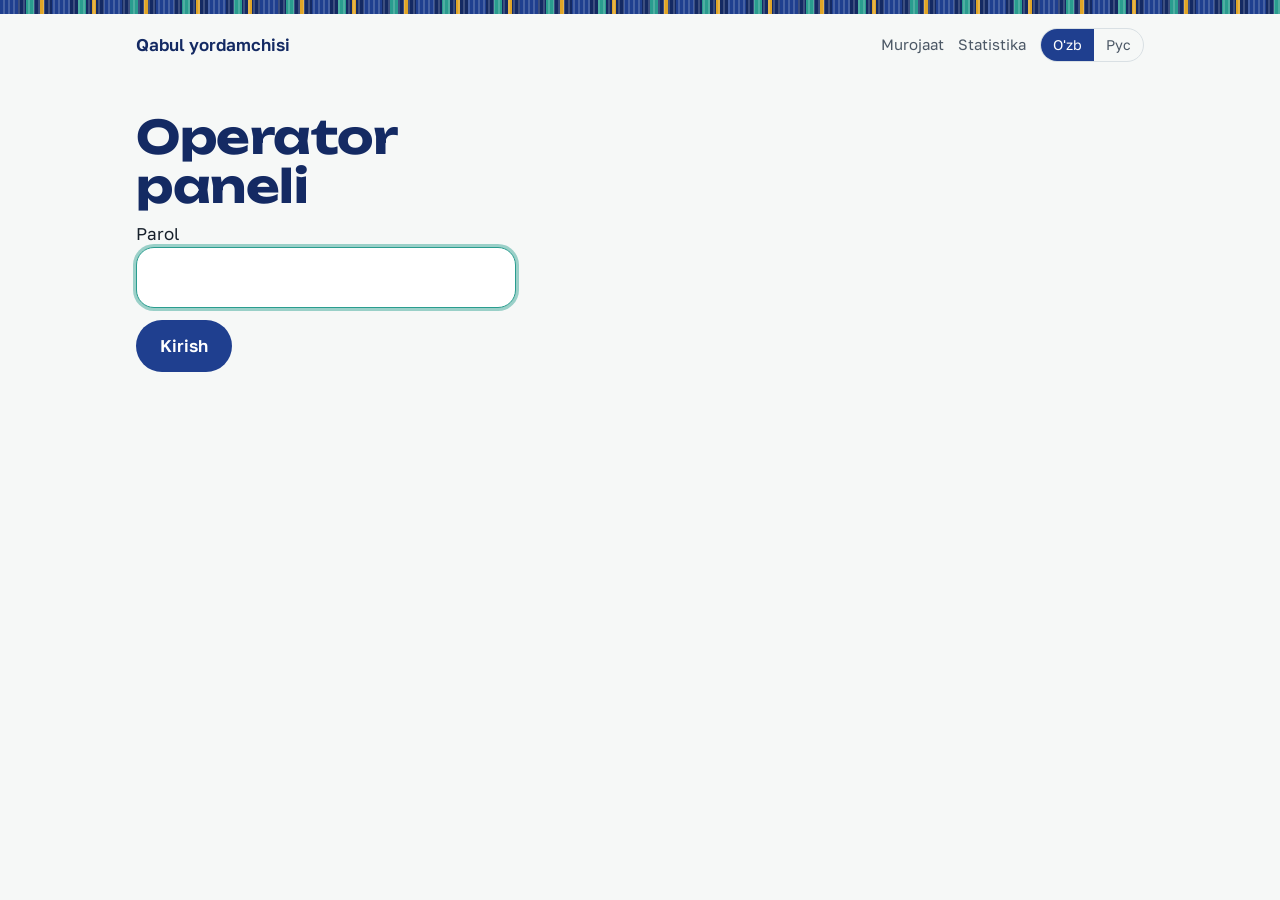
==== static/operator.html @ f8fa517d "Qabul yordamchisi" ====
<!doctype html>
<html lang="uz">
<head>
  <meta charset="utf-8">
  <meta name="viewport" content="width=device-width, initial-scale=1">
  <title>Operator paneli</title>
  <link rel="stylesheet" href="/static/style.css">
</head>
<body>
  <div class="ikat" aria-hidden="true"></div>
  <header class="bar" style="max-width:1040px">
    <a class="brand" href="/" data-t="brand">Qabul yordamchisi</a>
    <nav class="nav">
      <a href="/" data-t="nav_patient">Murojaat</a>
      <a href="/stats" data-t="nav_stats">Statistika</a>
      <div class="lang" role="group" aria-label="Til / Язык">
        <button type="button" data-lang="uz">O'zb</button><button type="button" data-lang="ru">Рус</button>
      </div>
    </nav>
  </header>

  <main class="wide">
    <section id="login" class="login" hidden>
      <h1 data-t="login_title">Operator paneli</h1>
      <form id="login-form">
        <label for="pw" data-t="password">Parol</label>
        <input id="pw" type="password" autocomplete="current-password" required>
        <button class="btn" type="submit" data-t="login">Kirish</button>
        <p class="error" id="login-error" role="alert" hidden></p>
      </form>
    </section>

    <section id="panel" hidden>
      <h1 data-t="login_title">Operator paneli</h1>
      <div class="toolbar">
        <div class="seg" role="group">
          <button type="button" id="f-pending" aria-pressed="true" data-t="pending">Kutilmoqda</button>
          <button type="button" id="f-all" aria-pressed="false" data-t="all">Hammasi</button>
        </div>
        <button class="btn ghost" type="button" id="refresh" data-t="refresh">Yangilash</button>
        <span class="spacer"></span>
        <a class="btn ghost" href="/api/export.csv" data-t="export">CSV yuklab olish</a>
        <button class="btn ghost" type="button" id="logout" data-t="logout">Chiqish</button>
      </div>
      <div id="cases" aria-live="polite"></div>
    </section>
  </main>
  <script src="/static/common.js"></script>
  <script src="/static/operator.js"></script>
</body>
</html>
---- static/style.css ----
@import url("https://fonts.googleapis.com/css2?family=Golos+Text:wght@400;500;600;700&family=Unbounded:wght@500;700&display=swap");

:root {
  --cobalt: #1f3f8f;
  --cobalt-deep: #142a63;
  --turquoise: #2a9d8f;
  --turquoise-soft: #e3f2ef;
  --pomegranate: #b3263a;
  --pomegranate-soft: #fbe9eb;
  --saffron: #e0a526;
  --ink: #17202b;
  --ink-soft: #4c5866;
  --line: #d9e0e4;
  --paper: #f6f8f7;
  --card: #ffffff;
  --radius-lg: 18px;
  --radius-sm: 10px;
  --focus: 0 0 0 3px rgba(42, 157, 143, .45);
}

* { box-sizing: border-box; }
html { -webkit-text-size-adjust: 100%; }
body {
  margin: 0; background: var(--paper); color: var(--ink);
  font: 17px/1.55 "Golos Text", system-ui, sans-serif;
}

/* Ikat naqshidan ilhomlangan tasma — sahifaning yagona "jasur" elementi */
.ikat {
  height: 14px;
  background:
    repeating-linear-gradient(90deg, var(--cobalt) 0 18px, transparent 18px 26px, var(--turquoise) 26px 34px,
      transparent 34px 40px, var(--saffron) 40px 44px, transparent 44px 52px),
    linear-gradient(var(--cobalt-deep), var(--cobalt-deep));
  -webkit-mask: repeating-linear-gradient(90deg, #000 0 3px, rgba(0,0,0,.82) 3px 5px);
          mask: repeating-linear-gradient(90deg, #000 0 3px, rgba(0,0,0,.82) 3px 5px);
}

.bar {
  max-width: 720px; margin: 0 auto; padding: 14px 16px;
  display: flex; align-items: center; justify-content: space-between; gap: 12px;
}
.brand { font-weight: 600; color: var(--cobalt-deep); text-decoration: none; }
.nav { display: flex; gap: 14px; align-items: center; flex-wrap: wrap; }
.nav a { color: var(--ink-soft); text-decoration: none; font-size: 15px; }
.nav a:hover { color: var(--cobalt); }

.lang { display: inline-flex; border: 1px solid var(--line); border-radius: 999px; overflow: hidden; }
.lang button {
  border: 0; background: transparent; padding: 5px 12px; font: inherit; font-size: 14px;
  color: var(--ink-soft); cursor: pointer;
}
.lang button[aria-pressed="true"] { background: var(--cobalt); color: #fff; }

main { max-width: 720px; margin: 0 auto; padding: 8px 16px 64px; }
main.wide { max-width: 1040px; }

h1 {
  font-family: "Unbounded", "Golos Text", sans-serif; font-weight: 700;
  font-size: clamp(30px, 6vw, 46px); line-height: 1.08; letter-spacing: -.01em;
  color: var(--cobalt-deep); margin: 28px 0 10px;
}
h2 { font-size: 21px; margin: 0 0 8px; }
.lead { color: var(--ink-soft); margin: 0 0 22px; max-width: 34em; }

textarea, input, select {
  width: 100%; font: inherit; color: var(--ink); background: var(--card);
  border: 1.5px solid var(--line); border-radius: var(--radius-lg); padding: 16px 18px;
}
textarea { min-height: 150px; resize: vertical; font-size: 19px; }
textarea:focus, input:focus, select:focus, button:focus-visible, a:focus-visible, summary:focus-visible {
  outline: none; box-shadow: var(--focus); border-color: var(--turquoise);
}

.examples { display: flex; flex-wrap: wrap; gap: 8px; margin: 12px 0 0; }
.chip {
  border: 1px solid var(--line); background: var(--card); color: var(--ink-soft);
  border-radius: 999px; padding: 6px 12px; font: inherit; font-size: 14px; cursor: pointer;
}
.chip:hover { border-color: var(--turquoise); color: var(--ink); }

.actions { display: flex; gap: 10px; margin-top: 16px; flex-wrap: wrap; }
.btn {
  border: 0; border-radius: 999px; padding: 13px 24px; font: inherit; font-weight: 600; cursor: pointer;
  background: var(--cobalt); color: #fff;
}
.btn:hover { background: var(--cobalt-deep); }
.btn:disabled { opacity: .55; cursor: progress; }
.btn.ghost { background: transparent; color: var(--cobalt); border: 1.5px solid var(--cobalt); }
a.btn { text-decoration: none; display: inline-block; }
.toolbar .btn { padding: 7px 16px; font-size: 15px; }

/* Natija */
.result { margin-top: 28px; }
.panel {
  background: var(--card); border: 1px solid var(--line); border-radius: var(--radius-lg); padding: 22px;
}
.panel + .panel { margin-top: 14px; }
.dept-label { color: var(--ink-soft); font-size: 15px; margin: 0; }
.dept {
  font-family: "Unbounded", "Golos Text", sans-serif; font-weight: 500;
  font-size: clamp(24px, 4.6vw, 32px); line-height: 1.15; color: var(--cobalt-deep); margin: 4px 0 14px;
}
.meter { height: 8px; background: var(--turquoise-soft); border-radius: 999px; overflow: hidden; }
.meter > span { display: block; height: 100%; background: var(--turquoise); border-radius: 999px; }
.meter-row { display: flex; align-items: center; gap: 12px; }
.meter-row .meter { flex: 1; }
.pct { font-variant-numeric: tabular-nums; font-weight: 600; min-width: 3.2em; text-align: right; }
.reason { color: var(--ink-soft); margin: 12px 0 0; }

.alts { list-style: none; padding: 0; margin: 10px 0 0; }
.alts li { display: grid; grid-template-columns: 1fr 120px 3.2em; gap: 12px; align-items: center; padding: 6px 0; }
.alts .meter { height: 6px; }

.urgent { background: var(--pomegranate-soft); border-color: #efc2c8; }
.urgent h2 { color: var(--pomegranate); }
.crisis { background: var(--pomegranate); color: #fff; border: 0; }
.crisis h2 { color: #fff; }

.question h2 { font-size: 22px; }
.options { display: grid; gap: 10px; margin-top: 14px; }
.option {
  text-align: left; border: 1.5px solid var(--line); background: var(--card); color: var(--ink);
  border-radius: var(--radius-sm); padding: 13px 16px; font: inherit; cursor: pointer;
}
.option:hover { border-color: var(--turquoise); background: var(--turquoise-soft); }
.option.muted { color: var(--ink-soft); }
.progress { color: var(--ink-soft); font-size: 15px; margin: 0 0 6px; }

details.trace { margin-top: 14px; }
details.trace summary { cursor: pointer; color: var(--cobalt); }
details.trace ol { margin: 10px 0 0; padding-left: 22px; color: var(--ink-soft); }

.note { color: var(--ink-soft); font-size: 14px; margin-top: 36px; }
.error { color: var(--pomegranate); margin-top: 12px; }

/* Operator */
.login { max-width: 380px; }
.login .btn { margin-top: 12px; }
.toolbar { display: flex; gap: 10px; align-items: center; flex-wrap: wrap; margin: 6px 0 18px; }
.toolbar .spacer { flex: 1; }
.seg { display: inline-flex; border: 1px solid var(--line); border-radius: 999px; overflow: hidden; }
.seg button { border: 0; background: var(--card); padding: 7px 14px; font: inherit; font-size: 15px; cursor: pointer; color: var(--ink-soft); }
.seg button[aria-pressed="true"] { background: var(--ink); color: #fff; }

.case { background: var(--card); border: 1px solid var(--line); border-left: 5px solid var(--line); border-radius: var(--radius-sm); padding: 16px 18px; }
.case + .case { margin-top: 12px; }
.case.is-urgent { border-left-color: var(--pomegranate); }
.case.is-other { border-left-color: var(--saffron); }
.case.is-done { opacity: .7; }
.case-head { display: flex; gap: 10px; flex-wrap: wrap; align-items: baseline; color: var(--ink-soft); font-size: 14px; }
.tag { border-radius: 6px; padding: 1px 8px; font-size: 13px; font-weight: 600; }
.tag.red { background: var(--pomegranate-soft); color: var(--pomegranate); }
.tag.amber { background: #fbf1da; color: #8a5f00; }
.tag.green { background: var(--turquoise-soft); color: #1d6f65; }
.case-text { font-size: 18px; margin: 8px 0; }
.case-ai { color: var(--ink-soft); font-size: 15px; }
.case-form { display: grid; grid-template-columns: 1fr 1fr auto; gap: 8px; margin-top: 12px; }
.case-form select, .case-form input { padding: 9px 12px; border-radius: var(--radius-sm); font-size: 15px; }
.case-form .btn { padding: 9px 18px; }
.empty { color: var(--ink-soft); padding: 30px 0; }

/* Statistika */
.stats { display: grid; grid-template-columns: repeat(auto-fit, minmax(150px, 1fr)); gap: 12px; }
.stat { background: var(--card); border: 1px solid var(--line); border-radius: var(--radius-sm); padding: 14px 16px; }
.stat b { display: block; font-size: 28px; font-variant-numeric: tabular-nums; color: var(--cobalt-deep); }
.stat span { color: var(--ink-soft); font-size: 14px; }
.bars { list-style: none; padding: 0; margin: 0; }
.bars li { display: grid; grid-template-columns: minmax(140px, 260px) 1fr 3em; gap: 12px; align-items: center; padding: 7px 0; border-bottom: 1px solid var(--line); }
.bars .meter { height: 10px; background: #eef1f4; }
.bars .meter > span { background: var(--cobalt); }
.mono { font-variant-numeric: tabular-nums; }

@media (max-width: 560px) {
  body { font-size: 16px; }
  .case-form { grid-template-columns: 1fr; }
  .alts li { grid-template-columns: 1fr 70px 3em; }
  .bars li { grid-template-columns: 1fr 70px 2.5em; }
}
@media (prefers-reduced-motion: no-preference) {
  .result .panel { animation: rise .28s ease-out; }
  @keyframes rise { from { opacity: 0; transform: translateY(6px); } to { opacity: 1; transform: none; } }
}
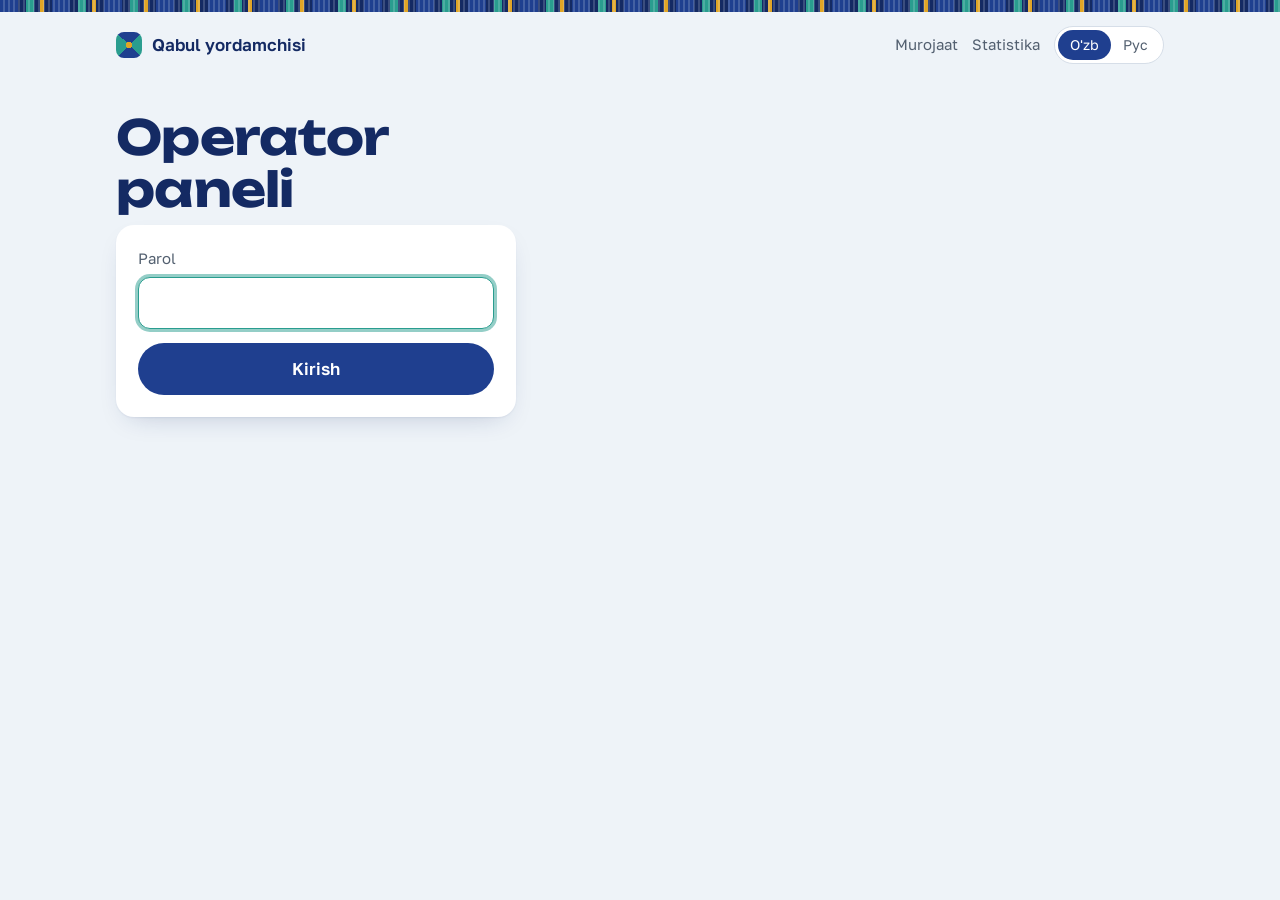
==== commit d1290719: "Yangilanish: aniqlashtiruvchi savollar" ====
--- a/static/operator.html
+++ b/static/operator.html
@@ -8,8 +8,8 @@
 </head>
 <body>
   <div class="ikat" aria-hidden="true"></div>
-  <header class="bar" style="max-width:1040px">
-    <a class="brand" href="/" data-t="brand">Qabul yordamchisi</a>
+  <header class="bar">
+    <a class="brand" href="/"><span class="brand-mark" aria-hidden="true"></span><span data-t="brand">Qabul yordamchisi</span></a>
     <nav class="nav">
       <a href="/" data-t="nav_patient">Murojaat</a>
       <a href="/stats" data-t="nav_stats">Statistika</a>
--- a/static/style.css
+++ b/static/style.css
@@ -1,21 +1,27 @@
-@import url("https://fonts.googleapis.com/css2?family=Golos+Text:wght@400;500;600;700&family=Unbounded:wght@500;700&display=swap");
-
+@import url("https://fonts.googleapis.com/css2?family=Golos+Text:wght@400;500;600;700&family=Unbounded:wght@500;600;700&display=swap");
+
+/* Samarqand koshinlari palitrasi: kobalt, firuza, anor, za'faron — sovuq chinni fonda */
 :root {
   --cobalt: #1f3f8f;
   --cobalt-deep: #142a63;
+  --cobalt-soft: #e4eaf7;
   --turquoise: #2a9d8f;
-  --turquoise-soft: #e3f2ef;
+  --turquoise-deep: #1d6f65;
+  --turquoise-soft: #e0f1ee;
   --pomegranate: #b3263a;
   --pomegranate-soft: #fbe9eb;
   --saffron: #e0a526;
+  --saffron-soft: #fbf1da;
   --ink: #17202b;
-  --ink-soft: #4c5866;
-  --line: #d9e0e4;
-  --paper: #f6f8f7;
+  --ink-soft: #536070;
+  --line: #d6dee8;
+  --paper: #eef3f8;
   --card: #ffffff;
-  --radius-lg: 18px;
-  --radius-sm: 10px;
-  --focus: 0 0 0 3px rgba(42, 157, 143, .45);
+  --r-xl: 26px;
+  --r-lg: 18px;
+  --r-md: 12px;
+  --lift: 0 1px 2px rgba(20, 42, 99, .06), 0 10px 28px -14px rgba(20, 42, 99, .28);
+  --focus: 0 0 0 3px rgba(42, 157, 143, .5);
 }
 
 * { box-sizing: border-box; }
@@ -24,10 +30,11 @@
   margin: 0; background: var(--paper); color: var(--ink);
   font: 17px/1.55 "Golos Text", system-ui, sans-serif;
 }
-
-/* Ikat naqshidan ilhomlangan tasma — sahifaning yagona "jasur" elementi */
+[hidden] { display: none !important; }
+
+/* Ikat tasmasi */
 .ikat {
-  height: 14px;
+  height: 12px;
   background:
     repeating-linear-gradient(90deg, var(--cobalt) 0 18px, transparent 18px 26px, var(--turquoise) 26px 34px,
       transparent 34px 40px, var(--saffron) 40px 44px, transparent 44px 52px),
@@ -37,147 +44,284 @@
 }
 
 .bar {
-  max-width: 720px; margin: 0 auto; padding: 14px 16px;
+  max-width: 1080px; margin: 0 auto; padding: 14px 16px;
   display: flex; align-items: center; justify-content: space-between; gap: 12px;
 }
-.brand { font-weight: 600; color: var(--cobalt-deep); text-decoration: none; }
+.brand { display: inline-flex; align-items: center; gap: 10px; font-weight: 600; color: var(--cobalt-deep); text-decoration: none; }
+.brand-mark {
+  width: 26px; height: 26px; border-radius: 8px; background: var(--cobalt);
+  background-image: radial-gradient(circle at 50% 50%, var(--saffron) 0 3px, transparent 3.5px),
+    conic-gradient(from 45deg, var(--turquoise) 0 25%, var(--cobalt) 0 50%, var(--turquoise) 0 75%, var(--cobalt) 0);
+}
 .nav { display: flex; gap: 14px; align-items: center; flex-wrap: wrap; }
 .nav a { color: var(--ink-soft); text-decoration: none; font-size: 15px; }
 .nav a:hover { color: var(--cobalt); }
 
-.lang { display: inline-flex; border: 1px solid var(--line); border-radius: 999px; overflow: hidden; }
+.lang { display: inline-flex; background: var(--card); border: 1px solid var(--line); border-radius: 999px; padding: 3px; }
 .lang button {
-  border: 0; background: transparent; padding: 5px 12px; font: inherit; font-size: 14px;
+  border: 0; background: transparent; padding: 4px 12px; font: inherit; font-size: 14px; border-radius: 999px;
   color: var(--ink-soft); cursor: pointer;
 }
 .lang button[aria-pressed="true"] { background: var(--cobalt); color: #fff; }
 
-main { max-width: 720px; margin: 0 auto; padding: 8px 16px 64px; }
-main.wide { max-width: 1040px; }
+main { max-width: 760px; margin: 0 auto; padding: 8px 16px 64px; }
+main.wide { max-width: 1080px; }
 
 h1 {
   font-family: "Unbounded", "Golos Text", sans-serif; font-weight: 700;
-  font-size: clamp(30px, 6vw, 46px); line-height: 1.08; letter-spacing: -.01em;
-  color: var(--cobalt-deep); margin: 28px 0 10px;
-}
-h2 { font-size: 21px; margin: 0 0 8px; }
+  font-size: clamp(30px, 6vw, 48px); line-height: 1.08; letter-spacing: -.015em;
+  color: var(--cobalt-deep); margin: 26px 0 10px;
+}
+h2 { font-size: 21px; line-height: 1.3; margin: 0 0 8px; }
+h2:focus { outline: none; }
 .lead { color: var(--ink-soft); margin: 0 0 22px; max-width: 34em; }
+.muted { color: var(--ink-soft); }
 
 textarea, input, select {
   width: 100%; font: inherit; color: var(--ink); background: var(--card);
-  border: 1.5px solid var(--line); border-radius: var(--radius-lg); padding: 16px 18px;
-}
-textarea { min-height: 150px; resize: vertical; font-size: 19px; }
+  border: 1.5px solid var(--line); border-radius: var(--r-md); padding: 12px 14px;
+}
 textarea:focus, input:focus, select:focus, button:focus-visible, a:focus-visible, summary:focus-visible {
   outline: none; box-shadow: var(--focus); border-color: var(--turquoise);
 }
 
-.examples { display: flex; flex-wrap: wrap; gap: 8px; margin: 12px 0 0; }
-.chip {
-  border: 1px solid var(--line); background: var(--card); color: var(--ink-soft);
-  border-radius: 999px; padding: 6px 12px; font: inherit; font-size: 14px; cursor: pointer;
-}
-.chip:hover { border-color: var(--turquoise); color: var(--ink); }
-
-.actions { display: flex; gap: 10px; margin-top: 16px; flex-wrap: wrap; }
 .btn {
-  border: 0; border-radius: 999px; padding: 13px 24px; font: inherit; font-weight: 600; cursor: pointer;
-  background: var(--cobalt); color: #fff;
+  border: 0; border-radius: 999px; padding: 13px 26px; font: inherit; font-weight: 600; cursor: pointer;
+  background: var(--cobalt); color: #fff; transition: background .15s;
 }
 .btn:hover { background: var(--cobalt-deep); }
-.btn:disabled { opacity: .55; cursor: progress; }
-.btn.ghost { background: transparent; color: var(--cobalt); border: 1.5px solid var(--cobalt); }
+.btn:disabled { opacity: .6; cursor: progress; }
+.btn.ghost { background: transparent; color: var(--cobalt); box-shadow: inset 0 0 0 1.5px var(--cobalt); }
+.btn.ghost:hover { background: var(--cobalt-soft); }
+.btn.small, .toolbar .btn { padding: 8px 16px; font-size: 15px; }
 a.btn { text-decoration: none; display: inline-block; }
-.toolbar .btn { padding: 7px 16px; font-size: 15px; }
-
-/* Natija */
-.result { margin-top: 28px; }
-.panel {
-  background: var(--card); border: 1px solid var(--line); border-radius: var(--radius-lg); padding: 22px;
-}
-.panel + .panel { margin-top: 14px; }
-.dept-label { color: var(--ink-soft); font-size: 15px; margin: 0; }
+
+.card { background: var(--card); border: 1px solid var(--line); border-radius: var(--r-lg); padding: 22px; }
+.error { color: var(--pomegranate); margin: 10px 2px 0; }
+
+/* ---------------------------------------------------------------- bemor: murojaat yozish */
+.composer {
+  background: var(--card); border-radius: var(--r-xl); box-shadow: var(--lift);
+  border: 1.5px solid transparent; transition: border-color .15s, box-shadow .15s;
+}
+.composer:focus-within { border-color: var(--turquoise); box-shadow: var(--lift), var(--focus); }
+.composer textarea {
+  display: block; border: 0; background: transparent; border-radius: var(--r-xl) var(--r-xl) 0 0;
+  min-height: 150px; resize: vertical; font-size: 19px; line-height: 1.5; padding: 22px 22px 8px;
+}
+.composer textarea:focus { box-shadow: none; }
+.composer-foot { display: flex; align-items: center; justify-content: space-between; gap: 12px; padding: 10px 12px 12px 22px; }
+.counter { color: var(--ink-soft); font-size: 13px; font-variant-numeric: tabular-nums; }
+.composer .error { padding: 0 22px 14px; margin: 0; }
+
+.areas { margin-top: 34px; }
+.areas h2 { font-size: 19px; margin-bottom: 2px; }
+.areas-hint { color: var(--ink-soft); font-size: 15px; margin: 0 0 14px; }
+.area-grid { display: grid; grid-template-columns: repeat(3, 1fr); gap: 10px; }
+.area {
+  display: flex; align-items: center; gap: 12px; text-align: left;
+  background: var(--card); border: 1px solid var(--line); border-radius: var(--r-md);
+  padding: 13px 14px; font: inherit; font-size: 15px; font-weight: 500; color: var(--ink); cursor: pointer;
+  transition: border-color .15s, background .15s;
+}
+.area svg { width: 28px; height: 28px; flex: none; color: var(--cobalt); background: var(--cobalt-soft); border-radius: 9px; padding: 4px; }
+.area:hover { border-color: var(--turquoise); background: #f7fbfa; }
+.area:hover svg { color: var(--turquoise-deep); background: var(--turquoise-soft); }
+
+/* ---------------------------------------------------------------- bemor: murojaat qisqacha */
+.summary {
+  display: flex; align-items: flex-start; justify-content: space-between; gap: 16px; margin-top: 22px;
+  padding: 16px 18px; border-radius: var(--r-lg); background: var(--cobalt-soft);
+  scroll-margin-top: 16px;
+}
+.summary-label { margin: 0; font-size: 13px; color: var(--ink-soft); }
+.summary-text { margin: 2px 0 0; font-size: 18px; color: var(--cobalt-deep); overflow-wrap: anywhere; }
+.summary .btn { flex: none; }
+
+.result { margin-top: 16px; display: grid; gap: 14px; }
+
+/* Yo'llanma (talon) — natijaning asosiy kartasi */
+.ticket {
+  display: grid; grid-template-columns: 1fr 168px; background: var(--card);
+  border-radius: var(--r-xl); box-shadow: var(--lift); overflow: hidden; position: relative;
+}
+.ticket::before { /* perforatsiya */
+  content: ""; position: absolute; top: 0; bottom: 0; right: 168px; width: 2px;
+  background: repeating-linear-gradient(var(--line) 0 7px, transparent 7px 13px);
+}
+.ticket-main { padding: 26px 26px 24px; min-width: 0; }
+.ticket-label { margin: 0; color: var(--ink-soft); font-size: 15px; }
 .dept {
-  font-family: "Unbounded", "Golos Text", sans-serif; font-weight: 500;
-  font-size: clamp(24px, 4.6vw, 32px); line-height: 1.15; color: var(--cobalt-deep); margin: 4px 0 14px;
-}
+  font-family: "Unbounded", "Golos Text", sans-serif; font-weight: 600;
+  font-size: clamp(25px, 4.4vw, 34px); line-height: 1.12; letter-spacing: -.01em;
+  color: var(--cobalt-deep); margin: 6px 0 10px; overflow-wrap: anywhere;
+}
+.reason { color: var(--ink-soft); margin: 0; }
+.alts-label { margin: 18px 0 8px; font-size: 14px; color: var(--ink-soft); }
+.alts { display: flex; flex-wrap: wrap; gap: 8px; }
+.alt {
+  display: inline-flex; align-items: baseline; gap: 10px; padding: 7px 12px; border-radius: 10px;
+  background: var(--paper); font-size: 15px;
+}
+.alt b { font-variant-numeric: tabular-nums; color: var(--ink-soft); font-weight: 600; }
+.ticket-stub {
+  display: flex; flex-direction: column; align-items: center; justify-content: center; gap: 6px;
+  padding: 22px 14px; background: var(--turquoise-soft); text-align: center;
+}
+.ring { position: relative; width: 92px; height: 92px; }
+.ring svg { width: 100%; height: 100%; transform: rotate(-90deg); }
+.ring circle { fill: none; stroke-width: 7; }
+.ring-bg { stroke: rgba(29, 111, 101, .16); }
+.ring-fg { stroke: var(--turquoise-deep); stroke-linecap: round; }
+.ring b {
+  position: absolute; inset: 0; display: grid; place-items: center;
+  font-size: 21px; font-variant-numeric: tabular-nums; color: var(--turquoise-deep);
+}
+.stub-text { display: flex; flex-direction: column; gap: 8px; }
+.stub-label { font-size: 13px; color: var(--turquoise-deep); }
+.stub-no { font-size: 13px; font-weight: 600; color: var(--ink-soft); font-variant-numeric: tabular-nums; }
+
+/* Aniqlashtiruvchi savol */
+.question { border-radius: var(--r-xl); border: 0; box-shadow: var(--lift); padding: 24px; }
+.q-head { display: flex; align-items: center; gap: 12px; margin-bottom: 12px; }
+.dots { display: inline-flex; gap: 6px; }
+.dots span { width: 22px; height: 6px; border-radius: 999px; background: var(--line); }
+.dots .done { background: var(--turquoise); }
+.dots .now { background: var(--cobalt); }
+.progress { color: var(--ink-soft); font-size: 14px; }
+.question h2 { font-size: clamp(20px, 3.4vw, 24px); color: var(--cobalt-deep); margin-bottom: 2px; }
+.q-hint { color: var(--ink-soft); font-size: 15px; margin: 0 0 16px; }
+.options { display: grid; grid-template-columns: repeat(2, 1fr); gap: 10px; }
+.option {
+  text-align: left; min-height: 64px; padding: 14px 16px; border-radius: var(--r-md);
+  border: 1.5px solid var(--line); background: var(--card); color: var(--ink);
+  font: inherit; cursor: pointer; transition: border-color .12s, background .12s;
+}
+.option:hover:not(:disabled) { border-color: var(--turquoise); background: var(--turquoise-soft); }
+.option.picked { border-color: var(--cobalt); background: var(--cobalt-soft); }
+.option:disabled { cursor: progress; }
+.option-unknown {
+  margin-top: 12px; border: 0; background: none; padding: 6px 2px; font: inherit; font-size: 15px;
+  color: var(--ink-soft); text-decoration: underline; text-underline-offset: 3px; cursor: pointer;
+}
+
+/* Operator / boshqa yo'nalish / tibbiy emas */
+.info { display: grid; grid-template-columns: 14px 1fr; gap: 14px; align-items: start; }
+.info-dot { width: 14px; height: 14px; border-radius: 50%; margin-top: 6px; background: var(--cobalt); }
+.info-other .info-dot { background: var(--saffron); }
+.info-neutral .info-dot { background: var(--line); }
+.info p { margin: 6px 0 0; }
+
+.alert { background: var(--pomegranate-soft); border-color: #efc2c8; }
+.alert h2 { color: var(--pomegranate); }
+.alert p { margin: 6px 0 0; }
+.alert-call { font-weight: 600; }
+.crisis { background: var(--pomegranate); color: #fff; border: 0; }
+.crisis h2 { color: #fff; }
+
+.trace { padding: 16px 22px; }
+.trace summary { cursor: pointer; color: var(--cobalt); font-weight: 500; }
+.timeline { list-style: none; margin: 14px 0 2px; padding: 0 0 0 4px; color: var(--ink-soft); font-size: 15px; }
+.timeline li { position: relative; padding: 0 0 12px 22px; }
+.timeline li::before { content: ""; position: absolute; left: 0; top: 7px; width: 9px; height: 9px; border-radius: 50%; background: var(--turquoise); }
+.timeline li:not(:last-child)::after { content: ""; position: absolute; left: 4px; top: 17px; bottom: -2px; width: 1px; background: var(--line); }
+.timeline li:last-child { padding-bottom: 0; color: var(--ink); }
+.timeline li:last-child::before { background: var(--cobalt); }
+
+.footnote { margin-top: 40px; display: grid; gap: 8px; }
+.sos { display: flex; align-items: center; gap: 12px; margin: 0; font-size: 15px; color: var(--ink); }
+.sos-num {
+  flex: none; font-family: "Unbounded", sans-serif; font-weight: 600; font-size: 15px;
+  color: #fff; background: var(--pomegranate); border-radius: 8px; padding: 3px 9px;
+}
+.note { color: var(--ink-soft); font-size: 14px; margin: 0; }
+
+/* ---------------------------------------------------------------- operator */
+.login { max-width: 400px; }
+.login form { background: var(--card); border-radius: var(--r-lg); padding: 22px; box-shadow: var(--lift); }
+.login label { display: block; font-size: 15px; color: var(--ink-soft); margin-bottom: 6px; }
+.login .btn { margin-top: 14px; width: 100%; }
+.toolbar { display: flex; gap: 10px; align-items: center; flex-wrap: wrap; margin: 6px 0 18px; }
+.toolbar .spacer { flex: 1; }
+.seg { display: inline-flex; background: var(--card); border: 1px solid var(--line); border-radius: 999px; padding: 3px; }
+.seg button { border: 0; background: transparent; padding: 6px 14px; border-radius: 999px; font: inherit; font-size: 15px; cursor: pointer; color: var(--ink-soft); }
+.seg button[aria-pressed="true"] { background: var(--ink); color: #fff; }
+
+#cases { display: grid; grid-template-columns: repeat(auto-fill, minmax(340px, 1fr)); gap: 14px; align-items: start; }
+.case {
+  background: var(--card); border-radius: var(--r-lg); padding: 18px 18px 16px; box-shadow: var(--lift);
+  border-top: 5px solid var(--cobalt); display: flex; flex-direction: column; gap: 8px;
+}
+.case.is-urgent { border-top-color: var(--pomegranate); }
+.case.is-other { border-top-color: var(--saffron); }
+.case.is-done { opacity: .72; border-top-color: var(--turquoise); }
+.case-head { display: flex; gap: 8px; flex-wrap: wrap; align-items: center; color: var(--ink-soft); font-size: 14px; }
+.case-id { font-weight: 600; color: var(--ink); font-variant-numeric: tabular-nums; }
+.tag { border-radius: 6px; padding: 1px 8px; font-size: 13px; font-weight: 600; }
+.tag.red { background: var(--pomegranate-soft); color: var(--pomegranate); }
+.tag.amber { background: var(--saffron-soft); color: #8a5f00; }
+.tag.green { background: var(--turquoise-soft); color: var(--turquoise-deep); }
+.case-text { font-size: 18px; margin: 2px 0; overflow-wrap: anywhere; }
+.case-flags { color: var(--pomegranate); font-size: 15px; }
+.case-ai { color: var(--ink-soft); font-size: 15px; }
+.case-top { list-style: none; margin: 0; padding: 10px 12px; background: var(--paper); border-radius: var(--r-md); display: grid; gap: 6px; }
+.case-top li { display: grid; grid-template-columns: 1fr 70px 3em; gap: 10px; align-items: center; font-size: 14px; }
+.case-top .meter { height: 6px; }
+.case-form { display: grid; grid-template-columns: 1fr auto; gap: 8px; margin-top: 4px; }
+.case-form input { grid-column: 1 / -1; order: 2; }
+.case-form select, .case-form input { padding: 9px 12px; font-size: 15px; }
+.case-form .btn { padding: 9px 18px; font-size: 15px; }
+.empty { color: var(--ink-soft); padding: 30px 0; grid-column: 1 / -1; }
+
 .meter { height: 8px; background: var(--turquoise-soft); border-radius: 999px; overflow: hidden; }
 .meter > span { display: block; height: 100%; background: var(--turquoise); border-radius: 999px; }
-.meter-row { display: flex; align-items: center; gap: 12px; }
-.meter-row .meter { flex: 1; }
-.pct { font-variant-numeric: tabular-nums; font-weight: 600; min-width: 3.2em; text-align: right; }
-.reason { color: var(--ink-soft); margin: 12px 0 0; }
-
-.alts { list-style: none; padding: 0; margin: 10px 0 0; }
-.alts li { display: grid; grid-template-columns: 1fr 120px 3.2em; gap: 12px; align-items: center; padding: 6px 0; }
-.alts .meter { height: 6px; }
-
-.urgent { background: var(--pomegranate-soft); border-color: #efc2c8; }
-.urgent h2 { color: var(--pomegranate); }
-.crisis { background: var(--pomegranate); color: #fff; border: 0; }
-.crisis h2 { color: #fff; }
-
-.question h2 { font-size: 22px; }
-.options { display: grid; gap: 10px; margin-top: 14px; }
-.option {
-  text-align: left; border: 1.5px solid var(--line); background: var(--card); color: var(--ink);
-  border-radius: var(--radius-sm); padding: 13px 16px; font: inherit; cursor: pointer;
-}
-.option:hover { border-color: var(--turquoise); background: var(--turquoise-soft); }
-.option.muted { color: var(--ink-soft); }
-.progress { color: var(--ink-soft); font-size: 15px; margin: 0 0 6px; }
-
-details.trace { margin-top: 14px; }
-details.trace summary { cursor: pointer; color: var(--cobalt); }
-details.trace ol { margin: 10px 0 0; padding-left: 22px; color: var(--ink-soft); }
-
-.note { color: var(--ink-soft); font-size: 14px; margin-top: 36px; }
-.error { color: var(--pomegranate); margin-top: 12px; }
-
-/* Operator */
-.login { max-width: 380px; }
-.login .btn { margin-top: 12px; }
-.toolbar { display: flex; gap: 10px; align-items: center; flex-wrap: wrap; margin: 6px 0 18px; }
-.toolbar .spacer { flex: 1; }
-.seg { display: inline-flex; border: 1px solid var(--line); border-radius: 999px; overflow: hidden; }
-.seg button { border: 0; background: var(--card); padding: 7px 14px; font: inherit; font-size: 15px; cursor: pointer; color: var(--ink-soft); }
-.seg button[aria-pressed="true"] { background: var(--ink); color: #fff; }
-
-.case { background: var(--card); border: 1px solid var(--line); border-left: 5px solid var(--line); border-radius: var(--radius-sm); padding: 16px 18px; }
-.case + .case { margin-top: 12px; }
-.case.is-urgent { border-left-color: var(--pomegranate); }
-.case.is-other { border-left-color: var(--saffron); }
-.case.is-done { opacity: .7; }
-.case-head { display: flex; gap: 10px; flex-wrap: wrap; align-items: baseline; color: var(--ink-soft); font-size: 14px; }
-.tag { border-radius: 6px; padding: 1px 8px; font-size: 13px; font-weight: 600; }
-.tag.red { background: var(--pomegranate-soft); color: var(--pomegranate); }
-.tag.amber { background: #fbf1da; color: #8a5f00; }
-.tag.green { background: var(--turquoise-soft); color: #1d6f65; }
-.case-text { font-size: 18px; margin: 8px 0; }
-.case-ai { color: var(--ink-soft); font-size: 15px; }
-.case-form { display: grid; grid-template-columns: 1fr 1fr auto; gap: 8px; margin-top: 12px; }
-.case-form select, .case-form input { padding: 9px 12px; border-radius: var(--radius-sm); font-size: 15px; }
-.case-form .btn { padding: 9px 18px; }
-.empty { color: var(--ink-soft); padding: 30px 0; }
-
-/* Statistika */
-.stats { display: grid; grid-template-columns: repeat(auto-fit, minmax(150px, 1fr)); gap: 12px; }
-.stat { background: var(--card); border: 1px solid var(--line); border-radius: var(--radius-sm); padding: 14px 16px; }
-.stat b { display: block; font-size: 28px; font-variant-numeric: tabular-nums; color: var(--cobalt-deep); }
+
+/* ---------------------------------------------------------------- statistika */
+.stats { display: grid; grid-template-columns: repeat(auto-fit, minmax(160px, 1fr)); gap: 12px; }
+.stat { background: var(--card); border-radius: var(--r-lg); padding: 16px 18px; box-shadow: var(--lift); }
+.stat b {
+  display: block; font-family: "Unbounded", sans-serif; font-weight: 600; font-size: 28px;
+  font-variant-numeric: tabular-nums; color: var(--cobalt-deep);
+}
 .stat span { color: var(--ink-soft); font-size: 14px; }
-.bars { list-style: none; padding: 0; margin: 0; }
-.bars li { display: grid; grid-template-columns: minmax(140px, 260px) 1fr 3em; gap: 12px; align-items: center; padding: 7px 0; border-bottom: 1px solid var(--line); }
+.bars { list-style: none; padding: 8px 18px; margin: 0; background: var(--card); border-radius: var(--r-lg); box-shadow: var(--lift); }
+.bars li { display: grid; grid-template-columns: minmax(140px, 260px) 1fr 3em; gap: 12px; align-items: center; padding: 9px 0; border-bottom: 1px solid var(--line); }
+.bars li:last-child { border-bottom: 0; }
 .bars .meter { height: 10px; background: #eef1f4; }
 .bars .meter > span { background: var(--cobalt); }
 .mono { font-variant-numeric: tabular-nums; }
 
+@media (max-width: 720px) {
+  .area-grid { grid-template-columns: repeat(2, 1fr); }
+}
 @media (max-width: 560px) {
   body { font-size: 16px; }
-  .case-form { grid-template-columns: 1fr; }
-  .alts li { grid-template-columns: 1fr 70px 3em; }
+  .composer textarea { font-size: 17px; padding: 18px 18px 6px; }
+  .composer-foot { padding-left: 18px; }
+  .ticket { grid-template-columns: 1fr; }
+  .ticket::before { top: auto; bottom: 124px; left: 0; right: 0; width: auto; height: 2px;
+    background: repeating-linear-gradient(90deg, var(--line) 0 7px, transparent 7px 13px); }
+  .ticket-stub { flex-direction: row; justify-content: flex-start; height: 124px; gap: 18px; padding: 16px 22px; text-align: left; }
+  .ring { width: 84px; height: 84px; }
+  .ring b { font-size: 18px; }
+  .brand { white-space: nowrap; font-size: 15px; }
+  .bar { gap: 8px; }
+  .nav { gap: 10px; flex-wrap: nowrap; }
+  .nav a { font-size: 14px; }
+  .ticket-main { padding: 22px 20px; }
+  .options { grid-template-columns: 1fr; }
+  .option { min-height: 54px; }
+  .summary { flex-direction: column; gap: 10px; }
+  #cases { grid-template-columns: 1fr; }
   .bars li { grid-template-columns: 1fr 70px 2.5em; }
 }
 @media (prefers-reduced-motion: no-preference) {
-  .result .panel { animation: rise .28s ease-out; }
-  @keyframes rise { from { opacity: 0; transform: translateY(6px); } to { opacity: 1; transform: none; } }
-}
+  .ticket, .question, .result > .info { animation: rise .3s ease-out; }
+  .ring-fg { animation: draw .7s ease-out; }
+  @keyframes rise { from { opacity: 0; transform: translateY(8px); } to { opacity: 1; transform: none; } }
+  @keyframes draw { from { stroke-dasharray: 0 999; } }
+}
+
+/* statistika sahifasidagi bloklar */
+.panel { background: var(--card); border-radius: var(--r-lg); padding: 20px 22px; box-shadow: var(--lift); margin-top: 14px; }
+.panel .bars { box-shadow: none; padding: 0; }
